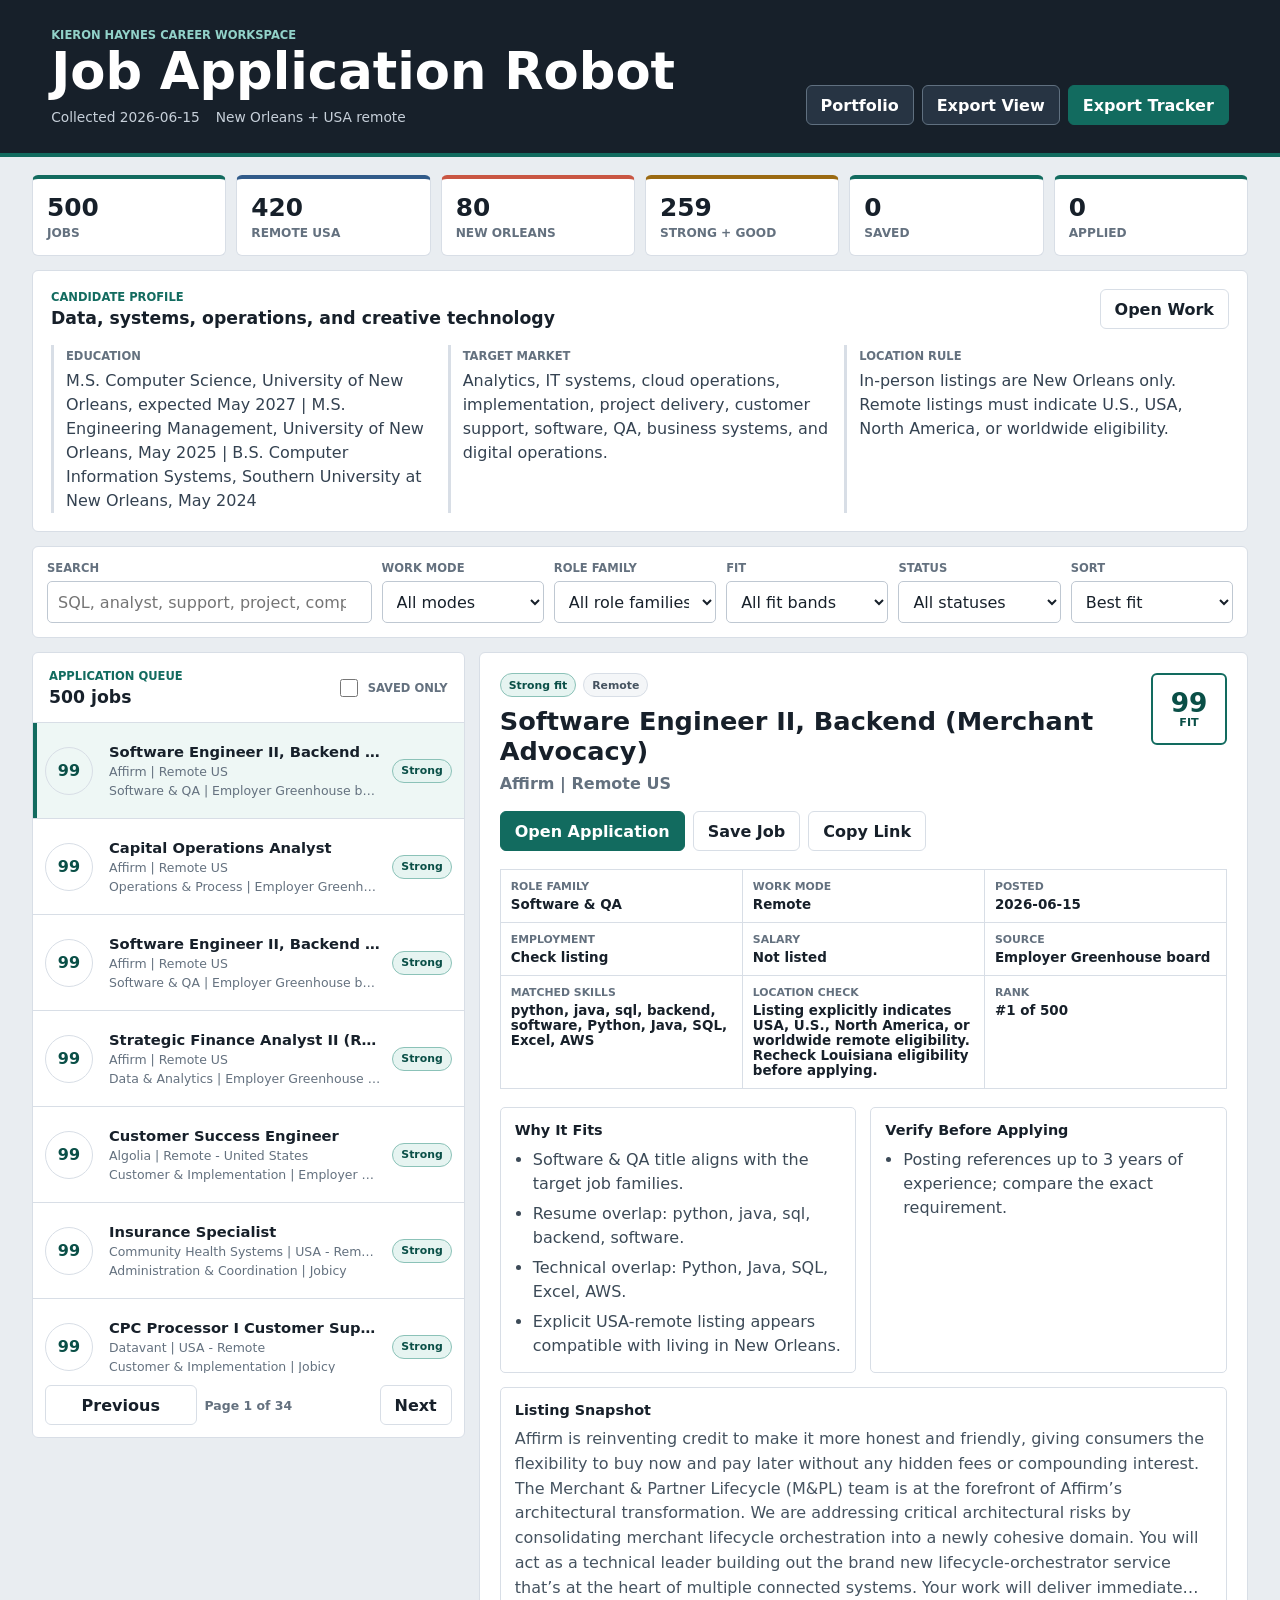
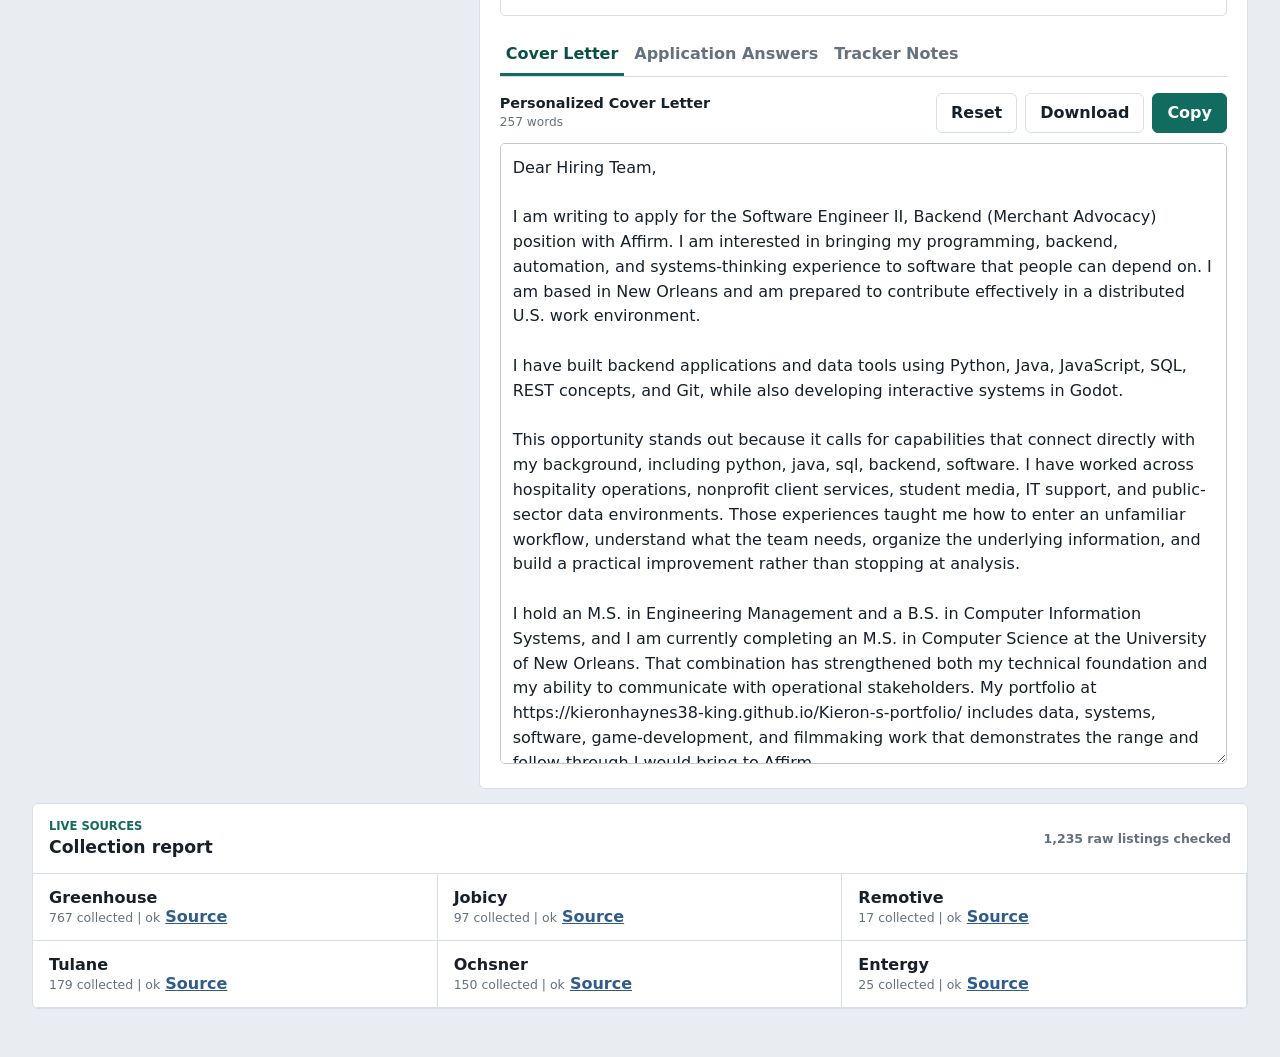
==== job-application-robot/index.html @ 8a77a61a "Build job application robot" ====
<!doctype html>
<html lang="en">
  <head>
    <meta charset="utf-8" />
    <meta name="viewport" content="width=device-width, initial-scale=1" />
    <meta name="description" content="A private-by-design job search CRM with 500 ranked remote and New Orleans opportunities." />
    <title>Job Application Robot</title>
    <link rel="stylesheet" href="./styles.css?v=20260615-2" />
  </head>
  <body>
    <header class="app-header">
      <div>
        <p class="eyebrow">Kieron Haynes Career Workspace</p>
        <h1>Job Application Robot</h1>
        <p class="header-meta">
          <span id="verificationDate">Current listings</span>
          <span>New Orleans + USA remote</span>
        </p>
      </div>
      <div class="header-actions">
        <a class="button secondary" href="../" aria-label="Open portfolio">Portfolio</a>
        <button id="exportFiltered" class="button secondary" type="button">Export View</button>
        <button id="exportTracker" class="button primary" type="button">Export Tracker</button>
      </div>
    </header>

    <main>
      <section id="stats" class="stats-grid" aria-label="Job totals"></section>

      <section class="profile-band" aria-labelledby="profileHeading">
        <div class="profile-heading">
          <div>
            <p class="eyebrow">Candidate Profile</p>
            <h2 id="profileHeading">Data, systems, operations, and creative technology</h2>
          </div>
          <a id="portfolioLink" class="button secondary" target="_blank" rel="noreferrer">Open Work</a>
        </div>
        <div class="profile-grid">
          <div>
            <span class="label">Education</span>
            <p id="educationSummary"></p>
          </div>
          <div>
            <span class="label">Target Market</span>
            <p>Analytics, IT systems, cloud operations, implementation, project delivery, customer support, software, QA, business systems, and digital operations.</p>
          </div>
          <div>
            <span class="label">Location Rule</span>
            <p>In-person listings are New Orleans only. Remote listings must indicate U.S., USA, North America, or worldwide eligibility.</p>
          </div>
        </div>
      </section>

      <section class="toolbar" aria-label="Job filters">
        <label class="search-field">
          <span>Search</span>
          <input id="searchInput" type="search" placeholder="SQL, analyst, support, project, company..." />
        </label>
        <label>
          <span>Work mode</span>
          <select id="modeFilter">
            <option value="all">All modes</option>
            <option value="Remote">Remote USA</option>
            <option value="New Orleans">New Orleans</option>
          </select>
        </label>
        <label>
          <span>Role family</span>
          <select id="familyFilter"></select>
        </label>
        <label>
          <span>Fit</span>
          <select id="fitFilter">
            <option value="all">All fit bands</option>
            <option value="Strong">Strong</option>
            <option value="Good">Good</option>
            <option value="Possible">Possible</option>
            <option value="Stretch">Stretch</option>
          </select>
        </label>
        <label>
          <span>Status</span>
          <select id="statusFilter"></select>
        </label>
        <label>
          <span>Sort</span>
          <select id="sortFilter">
            <option value="fit">Best fit</option>
            <option value="recent">Most recent</option>
            <option value="company">Company</option>
            <option value="title">Job title</option>
          </select>
        </label>
      </section>

      <section class="workspace">
        <div class="results-panel">
          <div class="panel-heading">
            <div>
              <p class="eyebrow">Application Queue</p>
              <h2 id="resultCount">500 jobs</h2>
            </div>
            <label class="toggle-line">
              <input id="savedOnly" type="checkbox" />
              <span>Saved only</span>
            </label>
          </div>
          <div id="jobResults" class="job-results"></div>
          <div class="pagination">
            <button id="previousPage" class="button secondary" type="button">Previous</button>
            <span id="pageLabel" class="page-label"></span>
            <button id="nextPage" class="button secondary" type="button">Next</button>
          </div>
        </div>

        <aside id="jobDetail" class="detail-panel" aria-live="polite">
          <p class="empty-state">Select a job to open its application packet.</p>
        </aside>
      </section>

      <section class="source-section" aria-labelledby="sourceHeading">
        <div class="panel-heading">
          <div>
            <p class="eyebrow">Live Sources</p>
            <h2 id="sourceHeading">Collection report</h2>
          </div>
          <span id="sourceTotal" class="page-label"></span>
        </div>
        <div id="sourceCards" class="source-grid"></div>
      </section>
    </main>

    <template id="detailTemplate">
      <div class="detail-header">
        <div>
          <div class="detail-kicker">
            <span data-field="fit"></span>
            <span data-field="mode"></span>
          </div>
          <h2 data-field="title"></h2>
          <p class="company-line" data-field="company"></p>
        </div>
        <div class="score-box">
          <strong data-field="score"></strong>
          <span>Fit</span>
        </div>
      </div>

      <div class="detail-actions">
        <a class="button primary" data-field="applyUrl" target="_blank" rel="noreferrer">Open Application</a>
        <button class="button secondary" data-action="save" type="button">Save Job</button>
        <button class="button secondary" data-action="copy-link" type="button">Copy Link</button>
      </div>

      <dl class="fact-grid"></dl>

      <div class="detail-columns">
        <section>
          <h3>Why It Fits</h3>
          <ul data-field="reasons"></ul>
        </section>
        <section>
          <h3>Verify Before Applying</h3>
          <ul data-field="gaps"></ul>
        </section>
      </div>

      <section class="description-block">
        <h3>Listing Snapshot</h3>
        <p data-field="description"></p>
      </section>

      <div class="tab-bar" role="tablist" aria-label="Application packet">
        <button class="tab-button active" data-tab="letter" type="button">Cover Letter</button>
        <button class="tab-button" data-tab="answers" type="button">Application Answers</button>
        <button class="tab-button" data-tab="notes" type="button">Tracker Notes</button>
      </div>

      <section class="tab-panel active" data-panel="letter">
        <div class="editor-heading">
          <div>
            <h3>Personalized Cover Letter</h3>
            <span data-field="wordCount"></span>
          </div>
          <div>
            <button class="button secondary" data-action="reset-letter" type="button">Reset</button>
            <button class="button secondary" data-action="download-letter" type="button">Download</button>
            <button class="button primary" data-action="copy-letter" type="button">Copy</button>
          </div>
        </div>
        <textarea data-field="coverLetter" rows="24"></textarea>
      </section>

      <section class="tab-panel" data-panel="answers">
        <div data-field="answers" class="answers-grid"></div>
      </section>

      <section class="tab-panel" data-panel="notes">
        <div class="tracker-grid">
          <label>
            <span>Application status</span>
            <select data-field="status"></select>
          </label>
          <label>
            <span>Follow-up date</span>
            <input data-field="followUp" type="date" />
          </label>
          <label class="wide">
            <span>Notes</span>
            <textarea data-field="notes" rows="8" placeholder="Contacts, application questions, interview details, and next steps."></textarea>
          </label>
        </div>
      </section>
    </template>

    <script src="./jobs-data.js?v=20260615-2"></script>
    <script src="./app.js?v=20260615-2"></script>
  </body>
</html>
---- job-application-robot/styles.css ----
:root {
  color-scheme: light;
  --ink: #17202a;
  --muted: #64717f;
  --line: #d8dee6;
  --surface: #ffffff;
  --surface-soft: #f4f6f8;
  --page: #e9edf1;
  --green: #126b5f;
  --green-dark: #0a4f47;
  --coral: #c95643;
  --gold: #9b6a12;
  --blue: #315b8a;
  --danger: #9b2c2c;
  font-family: Inter, ui-sans-serif, system-ui, -apple-system, BlinkMacSystemFont, "Segoe UI", sans-serif;
  font-synthesis: none;
}

* {
  box-sizing: border-box;
}

body {
  min-width: 320px;
  margin: 0;
  background: var(--page);
  color: var(--ink);
}

button,
input,
select,
textarea {
  font: inherit;
}

button,
a {
  -webkit-tap-highlight-color: transparent;
}

.app-header {
  display: flex;
  min-height: 142px;
  align-items: flex-end;
  justify-content: space-between;
  gap: 24px;
  padding: 28px clamp(18px, 4vw, 58px);
  border-bottom: 4px solid var(--green);
  background: #17202a;
  color: #fff;
}

.app-header h1,
.profile-band h2,
.panel-heading h2,
.detail-panel h2,
.detail-panel h3 {
  margin: 0;
  letter-spacing: 0;
}

.app-header h1 {
  margin-top: 4px;
  font-size: clamp(2rem, 4vw, 3.25rem);
  line-height: 1;
}

.eyebrow {
  margin: 0;
  color: var(--green);
  font-size: 0.72rem;
  font-weight: 800;
  letter-spacing: 0;
  text-transform: uppercase;
}

.app-header .eyebrow {
  color: #92d2c9;
}

.header-meta {
  display: flex;
  flex-wrap: wrap;
  gap: 8px 16px;
  margin: 12px 0 0;
  color: #c7d0da;
  font-size: 0.86rem;
}

.header-actions,
.detail-actions,
.editor-heading > div:last-child {
  display: flex;
  flex-wrap: wrap;
  gap: 8px;
}

.button {
  display: inline-flex;
  min-height: 40px;
  align-items: center;
  justify-content: center;
  border: 1px solid var(--line);
  border-radius: 6px;
  padding: 0 14px;
  background: var(--surface);
  color: var(--ink);
  cursor: pointer;
  font-weight: 750;
  text-decoration: none;
}

.button:hover {
  border-color: var(--green);
}

.button.primary {
  border-color: var(--green);
  background: var(--green);
  color: #fff;
}

.button.primary:hover {
  background: var(--green-dark);
}

.app-header .button.secondary {
  border-color: #607080;
  background: #273443;
  color: #fff;
}

main {
  width: min(1800px, 100%);
  margin: 0 auto;
  padding: 18px clamp(12px, 2.5vw, 38px) 48px;
}

.stats-grid {
  display: grid;
  grid-template-columns: repeat(6, minmax(110px, 1fr));
  gap: 10px;
}

.stat-card {
  min-width: 0;
  border: 1px solid var(--line);
  border-top: 4px solid var(--green);
  border-radius: 6px;
  background: var(--surface);
  padding: 14px;
}

.stat-card:nth-child(2) {
  border-top-color: var(--blue);
}

.stat-card:nth-child(3) {
  border-top-color: var(--coral);
}

.stat-card:nth-child(4) {
  border-top-color: var(--gold);
}

.stat-card strong {
  display: block;
  font-size: 1.55rem;
}

.stat-card span {
  color: var(--muted);
  font-size: 0.76rem;
  font-weight: 700;
  text-transform: uppercase;
}

.profile-band,
.toolbar,
.results-panel,
.detail-panel,
.source-section {
  border: 1px solid var(--line);
  border-radius: 6px;
  background: var(--surface);
}

.profile-band {
  margin-top: 14px;
  padding: 18px;
}

.profile-heading,
.panel-heading,
.editor-heading {
  display: flex;
  align-items: center;
  justify-content: space-between;
  gap: 16px;
}

.profile-heading h2,
.panel-heading h2 {
  margin-top: 4px;
  font-size: 1.08rem;
}

.profile-grid {
  display: grid;
  grid-template-columns: repeat(3, minmax(0, 1fr));
  gap: 12px;
  margin-top: 16px;
}

.profile-grid > div {
  min-width: 0;
  border-left: 3px solid var(--line);
  padding-left: 12px;
}

.profile-grid p {
  margin: 5px 0 0;
  color: #344251;
  line-height: 1.5;
}

.label,
label > span {
  color: var(--muted);
  font-size: 0.72rem;
  font-weight: 800;
  text-transform: uppercase;
}

.toolbar {
  display: grid;
  grid-template-columns: minmax(220px, 2fr) repeat(5, minmax(130px, 1fr));
  gap: 10px;
  margin-top: 14px;
  padding: 14px;
}

label {
  display: grid;
  min-width: 0;
  gap: 6px;
}

input,
select,
textarea {
  width: 100%;
  min-width: 0;
  border: 1px solid #bfc8d2;
  border-radius: 5px;
  background: #fff;
  color: var(--ink);
}

input,
select {
  min-height: 42px;
  padding: 0 10px;
}

textarea {
  padding: 12px;
  line-height: 1.55;
  resize: vertical;
}

input:focus,
select:focus,
textarea:focus,
button:focus-visible,
a:focus-visible {
  outline: 3px solid rgba(49, 91, 138, 0.22);
  outline-offset: 1px;
  border-color: var(--blue);
}

.workspace {
  display: grid;
  grid-template-columns: minmax(340px, 0.72fr) minmax(0, 1.28fr);
  align-items: start;
  gap: 14px;
  margin-top: 14px;
}

.results-panel,
.detail-panel {
  min-width: 0;
}

.results-panel {
  position: sticky;
  top: 10px;
  overflow: hidden;
}

.panel-heading {
  min-height: 70px;
  padding: 14px 16px;
  border-bottom: 1px solid var(--line);
}

.toggle-line {
  display: flex;
  align-items: center;
  gap: 7px;
}

.toggle-line input {
  width: 18px;
  min-height: 18px;
}

.job-results {
  display: grid;
  max-height: calc(100vh - 250px);
  overflow-y: auto;
}

.job-result {
  display: grid;
  grid-template-columns: 52px minmax(0, 1fr) auto;
  gap: 12px;
  width: 100%;
  min-height: 96px;
  align-items: center;
  border: 0;
  border-bottom: 1px solid var(--line);
  background: #fff;
  padding: 12px;
  color: var(--ink);
  cursor: pointer;
  text-align: left;
}

.job-result:hover {
  background: #f3f8f7;
}

.job-result.selected {
  box-shadow: inset 4px 0 0 var(--green);
  background: #eef7f5;
}

.result-score {
  display: grid;
  width: 48px;
  height: 48px;
  place-items: center;
  border: 1px solid var(--line);
  border-radius: 50%;
  color: var(--green-dark);
  font-weight: 850;
}

.result-copy {
  display: grid;
  min-width: 0;
  gap: 4px;
}

.result-copy strong {
  overflow: hidden;
  font-size: 0.92rem;
  text-overflow: ellipsis;
  white-space: nowrap;
}

.result-copy span {
  overflow: hidden;
  color: var(--muted);
  font-size: 0.78rem;
  text-overflow: ellipsis;
  white-space: nowrap;
}

.result-flags {
  display: grid;
  justify-items: end;
  gap: 5px;
}

.pill {
  display: inline-flex;
  min-height: 24px;
  align-items: center;
  border: 1px solid var(--line);
  border-radius: 999px;
  padding: 0 8px;
  background: #f4f6f8;
  color: #455360;
  font-size: 0.68rem;
  font-weight: 800;
  white-space: nowrap;
}

.pill.strong {
  border-color: #8bc2b8;
  background: #e6f4f1;
  color: var(--green-dark);
}

.pill.good {
  border-color: #9bb7d4;
  background: #eaf1f8;
  color: #284f79;
}

.pill.possible {
  border-color: #d5bb83;
  background: #fbf4e5;
  color: #76500e;
}

.pill.stretch {
  border-color: #dda79e;
  background: #fbecea;
  color: #8a3224;
}

.pagination {
  display: grid;
  grid-template-columns: 1fr auto 1fr;
  align-items: center;
  gap: 8px;
  padding: 12px;
}

.pagination .button:last-child {
  justify-self: end;
}

.page-label {
  color: var(--muted);
  font-size: 0.78rem;
  font-weight: 750;
}

.detail-panel {
  padding: 20px;
}

.detail-header {
  display: grid;
  grid-template-columns: minmax(0, 1fr) 76px;
  gap: 18px;
}

.detail-kicker {
  display: flex;
  flex-wrap: wrap;
  gap: 7px;
  margin-bottom: 10px;
}

.detail-panel h2 {
  max-width: 900px;
  font-size: clamp(1.35rem, 2vw, 2rem);
  line-height: 1.15;
}

.company-line {
  margin: 8px 0 0;
  color: var(--muted);
  font-weight: 650;
}

.score-box {
  display: grid;
  height: 72px;
  place-items: center;
  border: 2px solid var(--green);
  border-radius: 6px;
  color: var(--green-dark);
}

.score-box strong {
  align-self: end;
  font-size: 1.65rem;
  line-height: 1;
}

.score-box span {
  align-self: start;
  font-size: 0.7rem;
  font-weight: 800;
  text-transform: uppercase;
}

.detail-actions {
  margin-top: 18px;
}

.fact-grid {
  display: grid;
  grid-template-columns: repeat(3, minmax(0, 1fr));
  margin: 18px 0 0;
  border-top: 1px solid var(--line);
  border-left: 1px solid var(--line);
}

.fact-grid div {
  min-width: 0;
  border-right: 1px solid var(--line);
  border-bottom: 1px solid var(--line);
  padding: 10px;
}

.fact-grid dt {
  color: var(--muted);
  font-size: 0.68rem;
  font-weight: 800;
  text-transform: uppercase;
}

.fact-grid dd {
  margin: 4px 0 0;
  overflow-wrap: anywhere;
  font-size: 0.84rem;
  font-weight: 650;
}

.detail-columns {
  display: grid;
  grid-template-columns: repeat(2, minmax(0, 1fr));
  gap: 14px;
  margin-top: 18px;
}

.detail-columns section,
.description-block {
  border: 1px solid var(--line);
  border-radius: 5px;
  padding: 14px;
}

.detail-panel h3 {
  font-size: 0.9rem;
}

.detail-columns ul {
  margin: 10px 0 0;
  padding-left: 18px;
  color: #3c4a57;
  line-height: 1.5;
}

.detail-columns li + li {
  margin-top: 6px;
}

.description-block {
  margin-top: 14px;
}

.description-block p {
  display: -webkit-box;
  margin: 9px 0 0;
  overflow: hidden;
  color: #455360;
  line-height: 1.55;
  -webkit-box-orient: vertical;
  -webkit-line-clamp: 7;
}

.tab-bar {
  display: flex;
  gap: 4px;
  margin-top: 18px;
  border-bottom: 1px solid var(--line);
}

.tab-button {
  min-height: 42px;
  border: 0;
  border-bottom: 3px solid transparent;
  background: transparent;
  color: var(--muted);
  cursor: pointer;
  font-weight: 800;
}

.tab-button.active {
  border-bottom-color: var(--green);
  color: var(--green-dark);
}

.tab-panel {
  display: none;
  padding-top: 16px;
}

.tab-panel.active {
  display: block;
}

.editor-heading {
  margin-bottom: 10px;
}

.editor-heading span {
  color: var(--muted);
  font-size: 0.76rem;
}

.answers-grid {
  display: grid;
  gap: 10px;
}

.answer-card {
  border-left: 4px solid var(--blue);
  background: var(--surface-soft);
  padding: 12px;
}

.answer-card strong {
  display: block;
  margin-bottom: 6px;
  font-size: 0.82rem;
}

.answer-card p {
  margin: 0;
  color: #3f4c59;
  line-height: 1.5;
}

.tracker-grid {
  display: grid;
  grid-template-columns: repeat(2, minmax(0, 1fr));
  gap: 12px;
}

.tracker-grid .wide {
  grid-column: 1 / -1;
}

.source-section {
  margin-top: 14px;
  overflow: hidden;
}

.source-grid {
  display: grid;
  grid-template-columns: repeat(3, minmax(0, 1fr));
}

.source-card {
  min-width: 0;
  border-right: 1px solid var(--line);
  border-bottom: 1px solid var(--line);
  padding: 14px 16px;
}

.source-card strong {
  display: block;
}

.source-card span {
  color: var(--muted);
  font-size: 0.78rem;
}

.source-card a {
  color: var(--blue);
  font-weight: 700;
}

.empty-state {
  margin: 0;
  padding: 28px;
  color: var(--muted);
  text-align: center;
}

@media (max-width: 1180px) {
  .stats-grid {
    grid-template-columns: repeat(3, minmax(0, 1fr));
  }

  .toolbar {
    grid-template-columns: repeat(3, minmax(0, 1fr));
  }

  .search-field {
    grid-column: span 2;
  }

  .workspace {
    grid-template-columns: minmax(300px, 0.78fr) minmax(0, 1.22fr);
  }

  .fact-grid {
    grid-template-columns: repeat(2, minmax(0, 1fr));
  }
}

@media (max-width: 820px) {
  .app-header,
  .profile-heading,
  .editor-heading {
    align-items: stretch;
    flex-direction: column;
  }

  .header-actions .button {
    flex: 1 1 140px;
  }

  .profile-grid,
  .detail-columns,
  .source-grid {
    grid-template-columns: 1fr;
  }

  .toolbar {
    grid-template-columns: repeat(2, minmax(0, 1fr));
  }

  .search-field {
    grid-column: 1 / -1;
  }

  .workspace {
    grid-template-columns: 1fr;
  }

  .results-panel {
    position: static;
  }

  .job-results {
    max-height: 620px;
  }
}

@media (max-width: 560px) {
  .app-header {
    min-height: 0;
    padding: 22px 16px;
  }

  .app-header h1 {
    font-size: 2rem;
  }

  main {
    padding: 12px 8px 36px;
  }

  .stats-grid {
    grid-template-columns: repeat(2, minmax(0, 1fr));
  }

  .toolbar {
    grid-template-columns: 1fr;
  }

  .search-field {
    grid-column: auto;
  }

  .detail-panel {
    padding: 14px 10px;
  }

  .detail-header {
    grid-template-columns: minmax(0, 1fr) 64px;
  }

  .score-box {
    height: 64px;
  }

  .fact-grid,
  .tracker-grid {
    grid-template-columns: 1fr;
  }

  .tracker-grid .wide {
    grid-column: auto;
  }

  .detail-actions .button,
  .editor-heading .button {
    flex: 1 1 110px;
  }

  .tab-bar {
    overflow-x: auto;
  }

  .tab-button {
    flex: 0 0 auto;
  }

  .job-result {
    grid-template-columns: 44px minmax(0, 1fr);
  }

  .result-copy strong {
    overflow: visible;
    text-overflow: clip;
    white-space: normal;
  }

  .result-score {
    width: 42px;
    height: 42px;
  }

  .result-flags {
    display: flex;
    grid-column: 2;
    justify-items: start;
  }
}
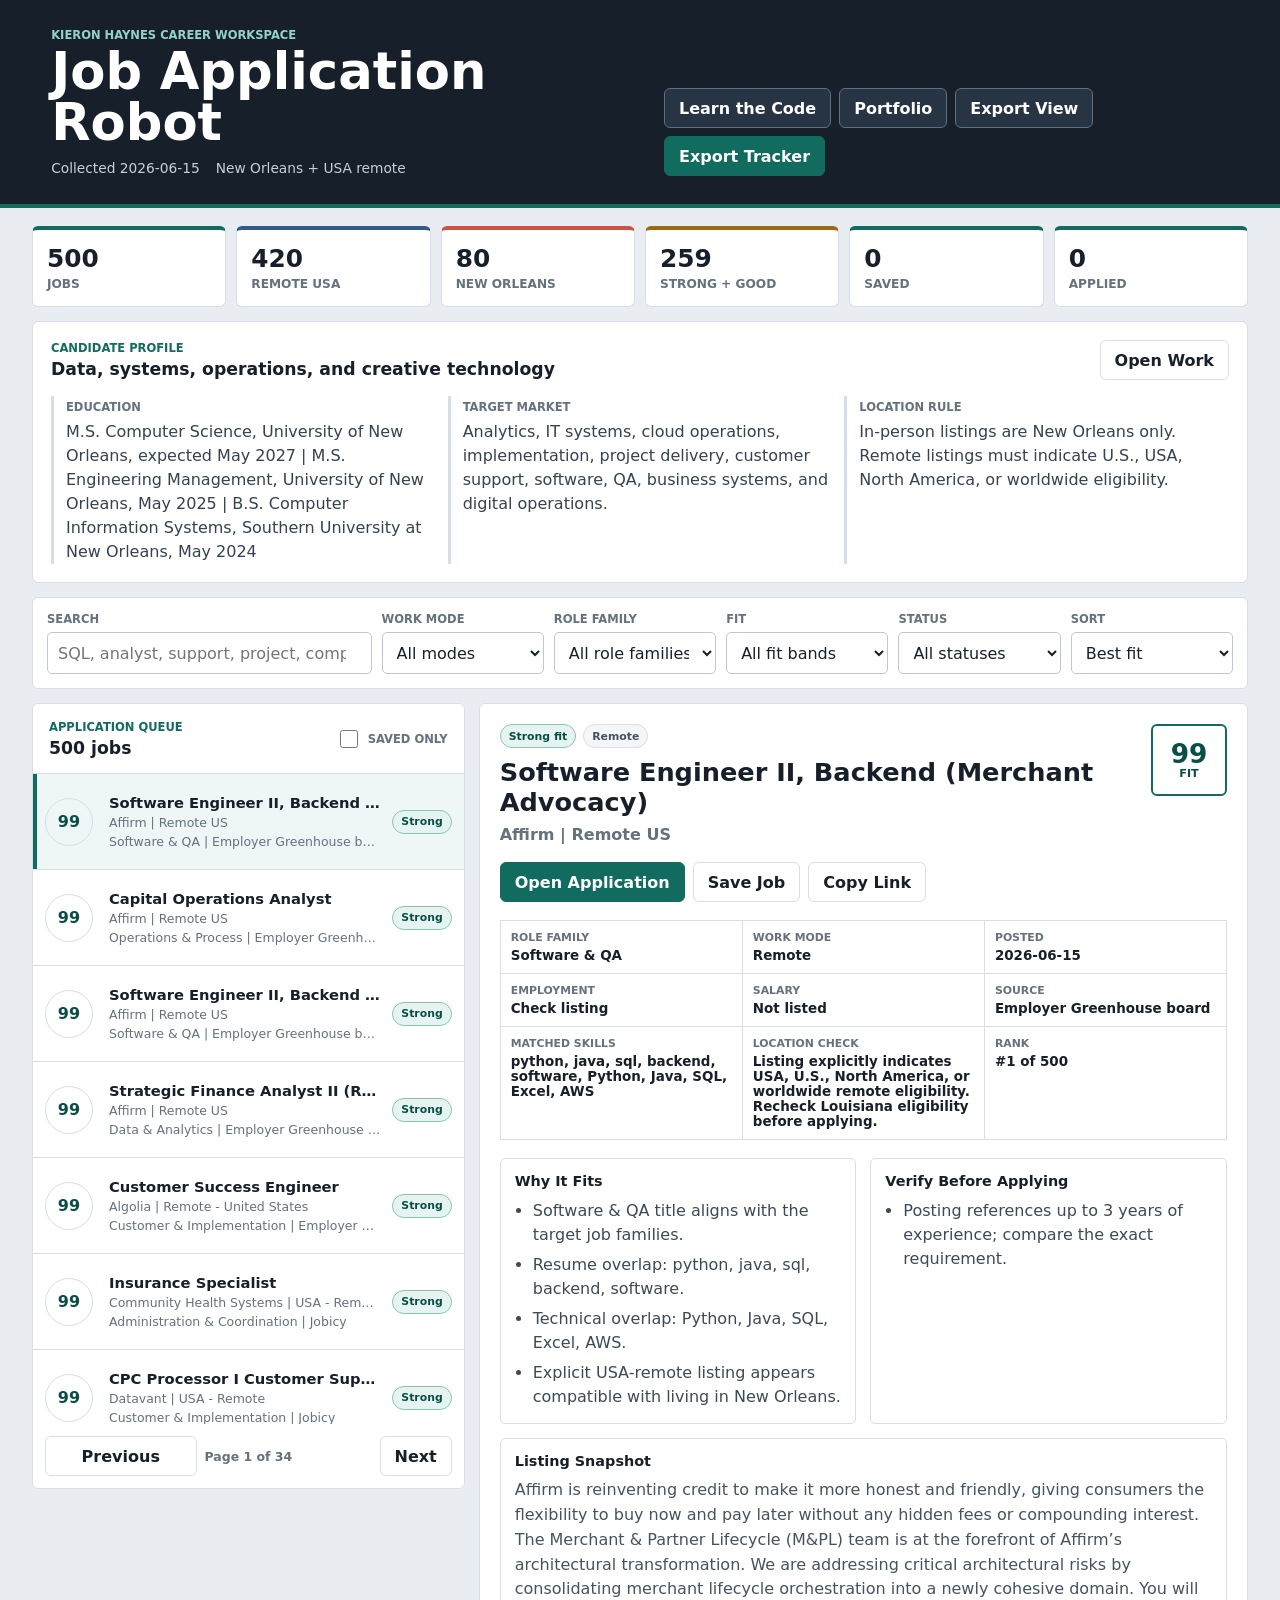
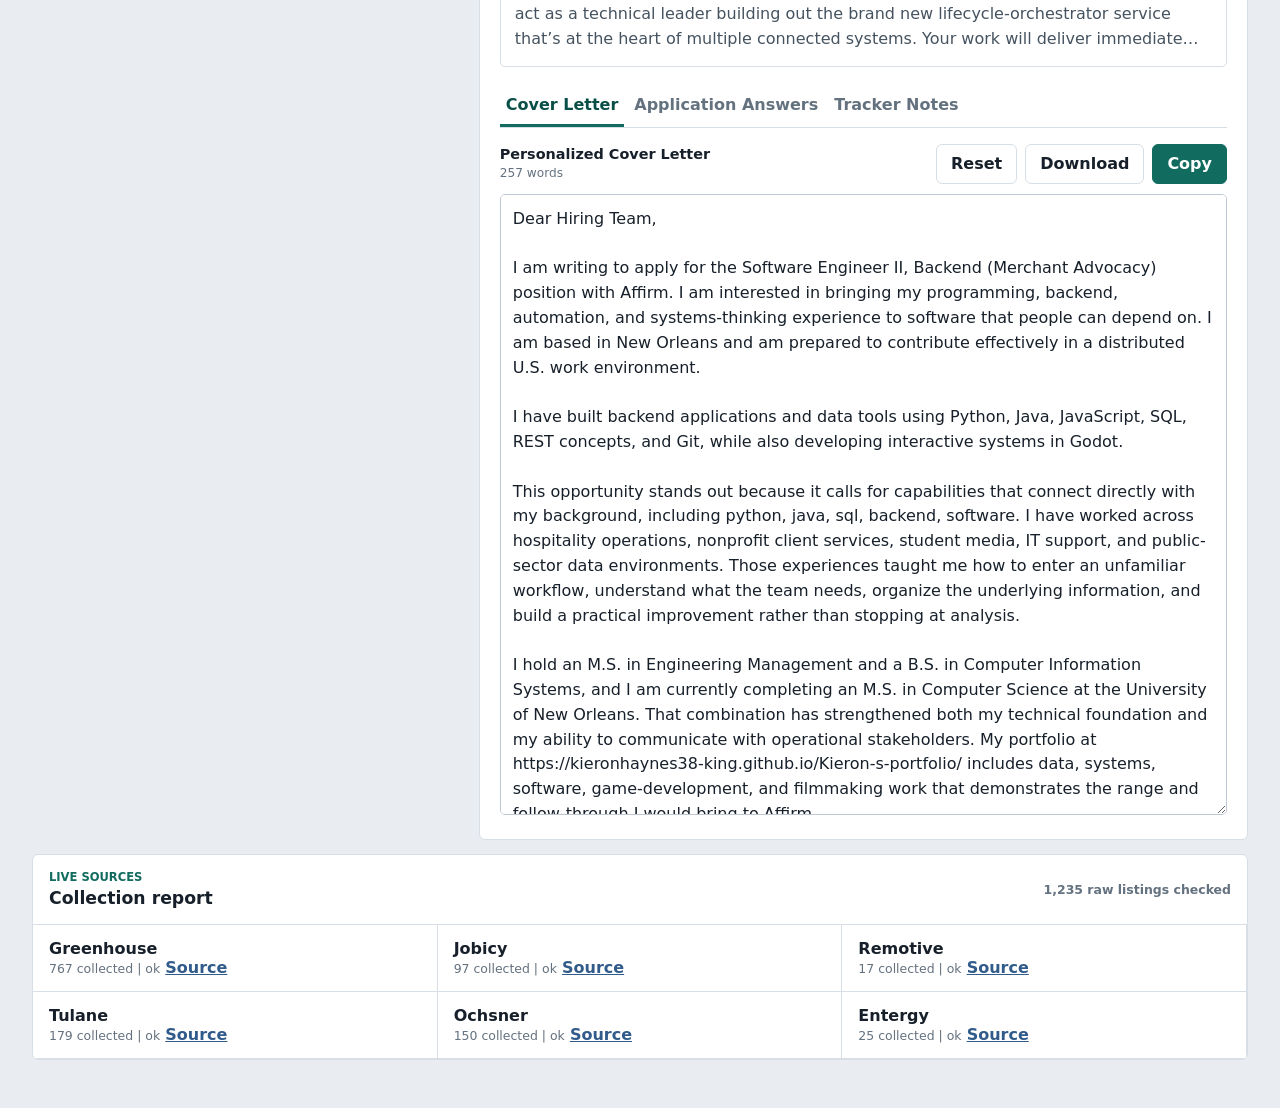
==== commit 32fee0f3: "Add beginner job robot coding guide" ====
--- a/job-application-robot/index.html
+++ b/job-application-robot/index.html
@@ -18,6 +18,7 @@
         </p>
       </div>
       <div class="header-actions">
+        <a class="button secondary" href="./learning-guide.html">Learn the Code</a>
         <a class="button secondary" href="../" aria-label="Open portfolio">Portfolio</a>
         <button id="exportFiltered" class="button secondary" type="button">Export View</button>
         <button id="exportTracker" class="button primary" type="button">Export Tracker</button>
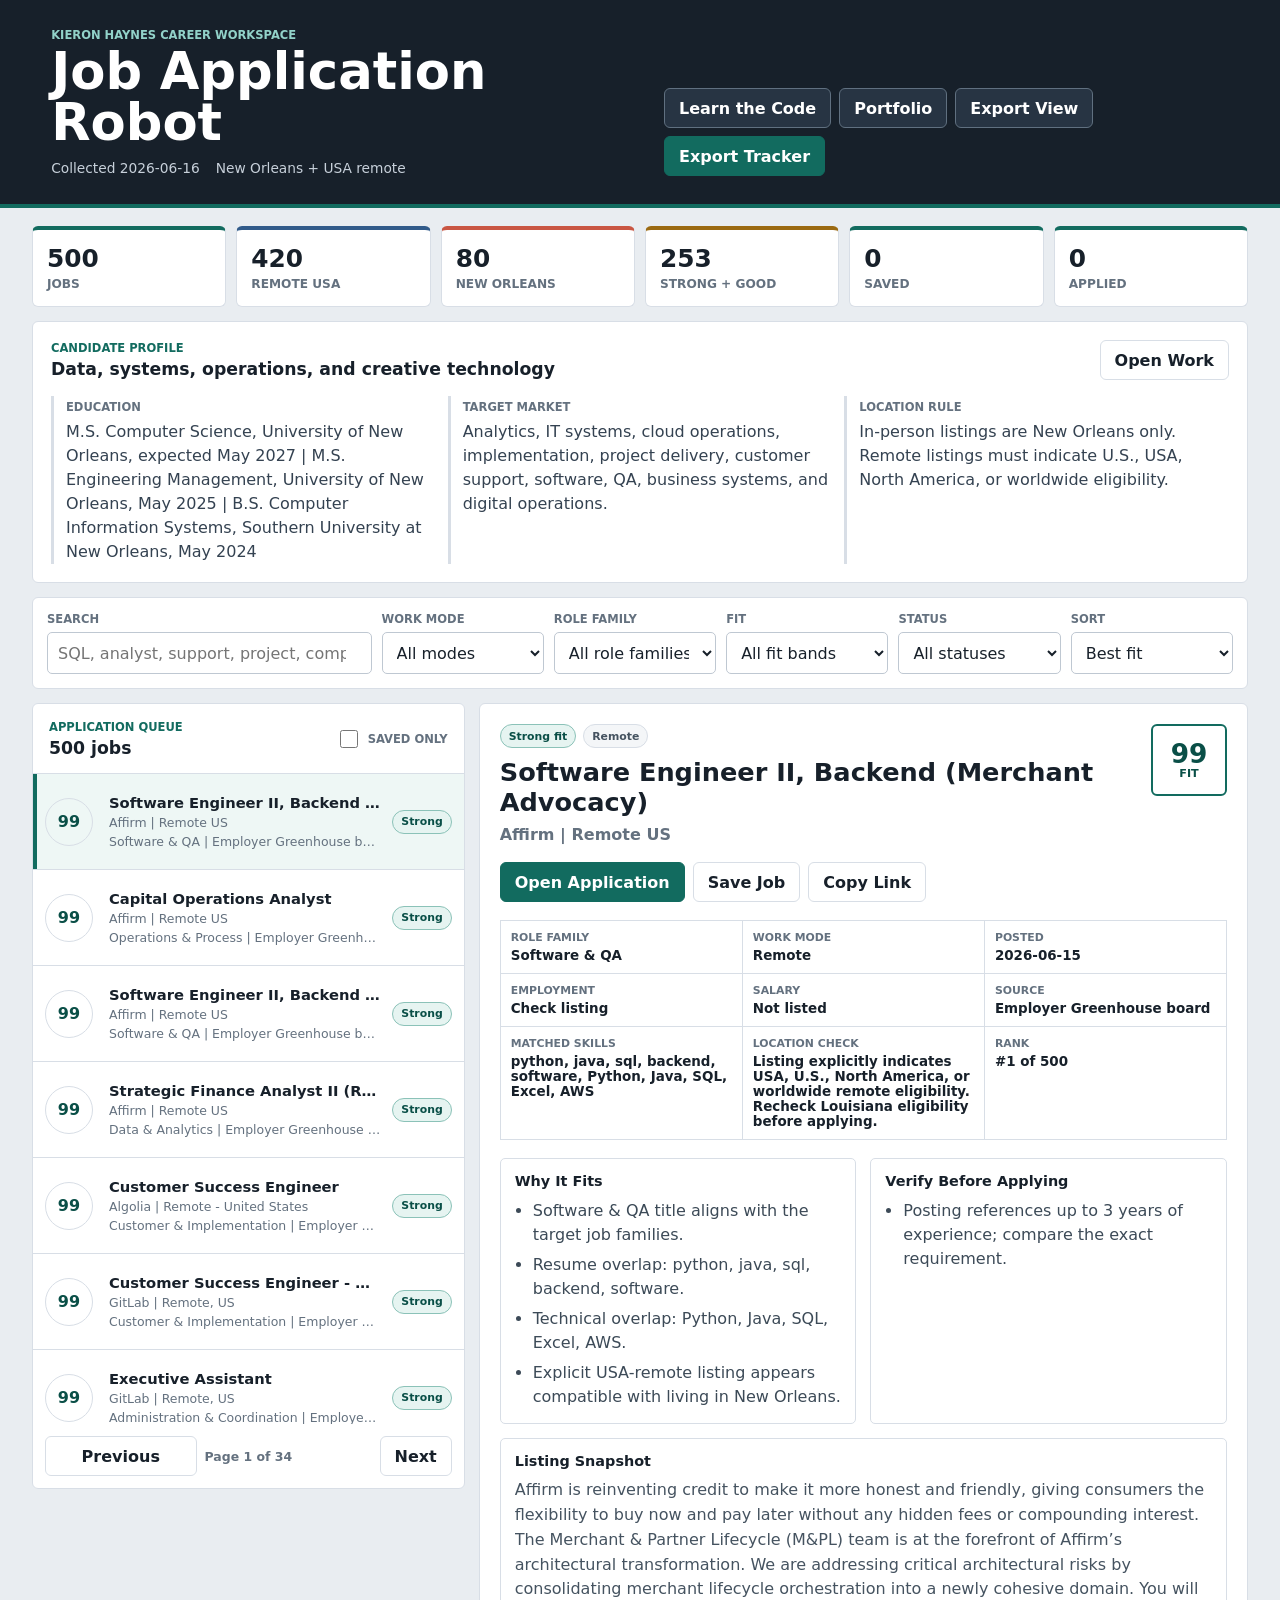
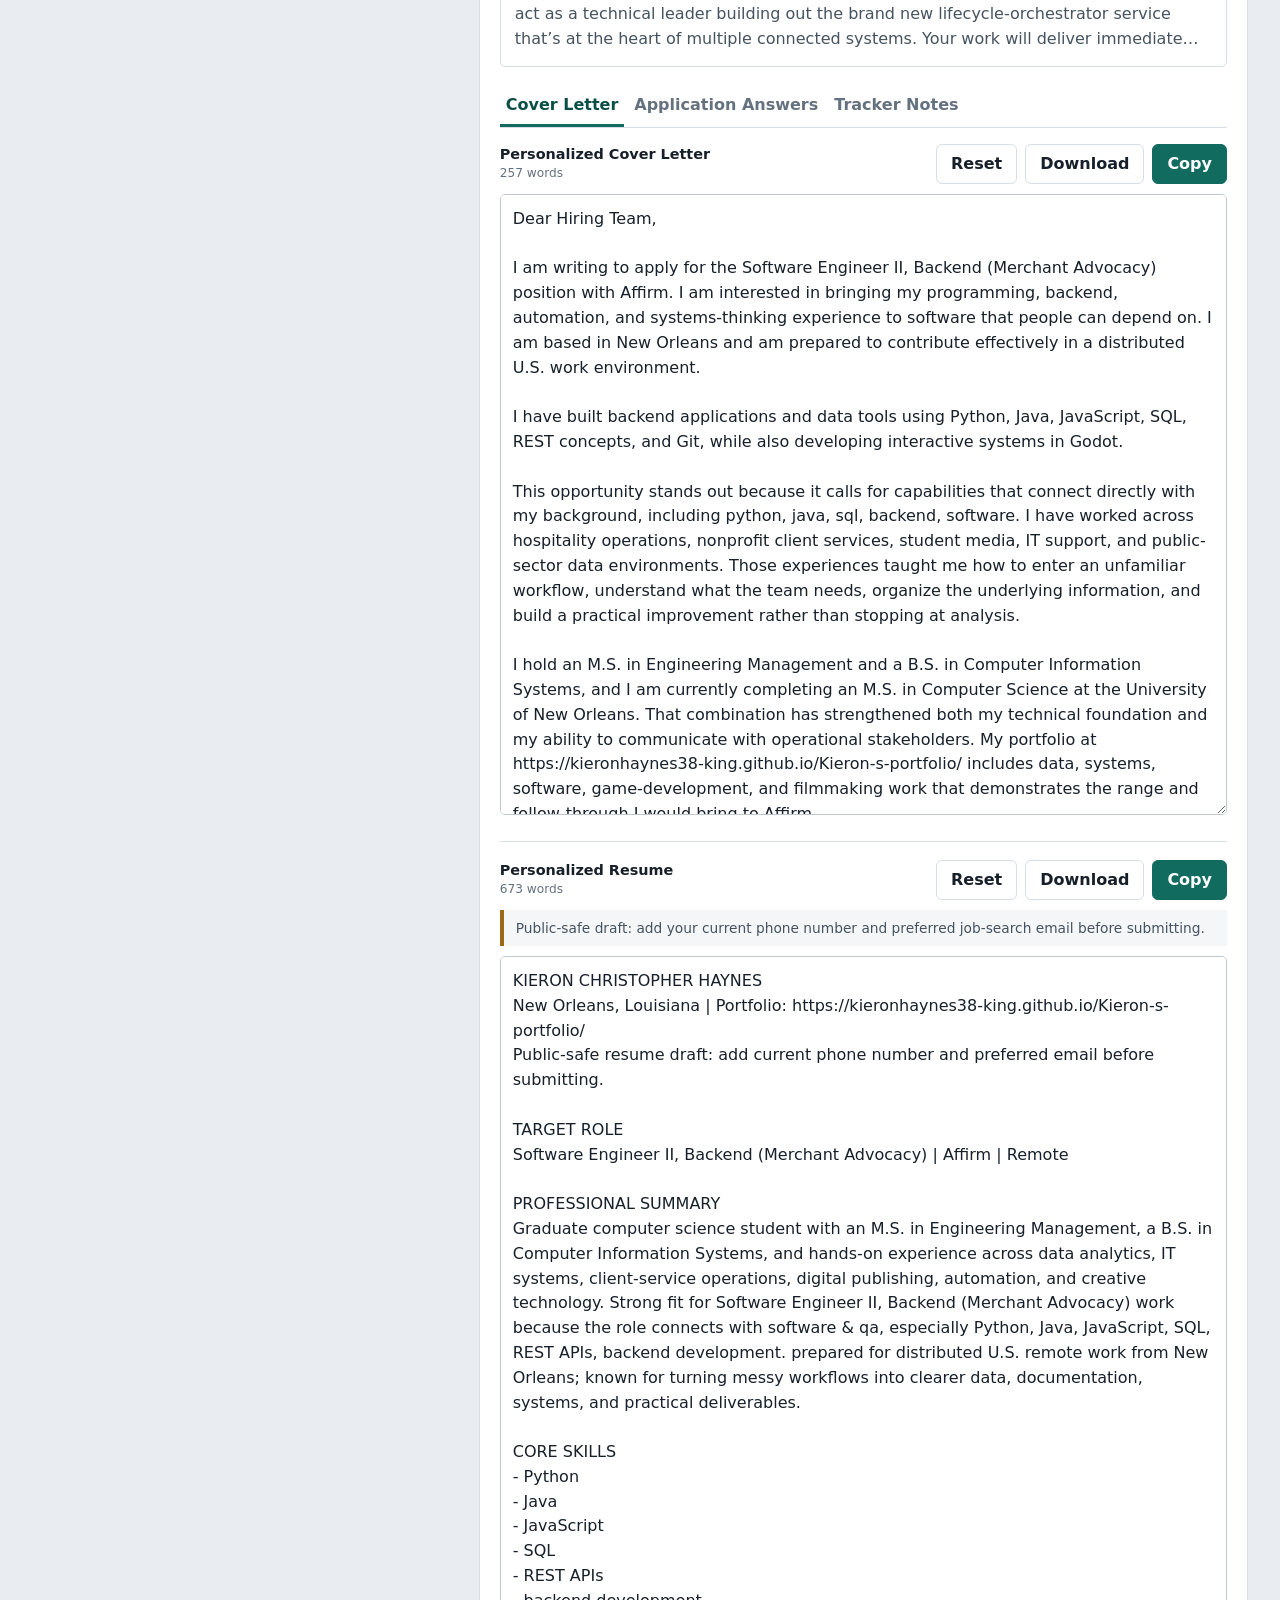
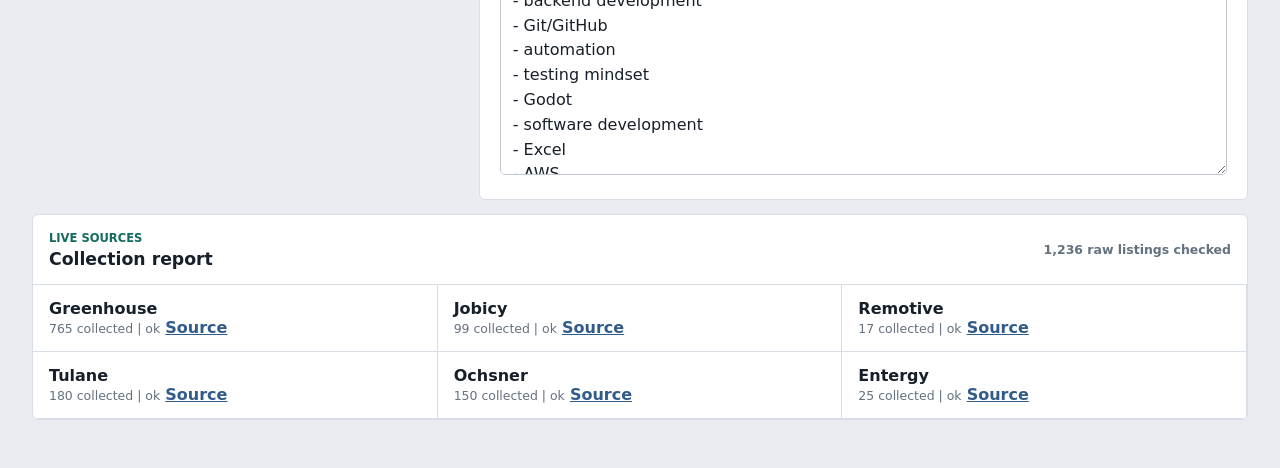
==== commit fccc9be0: "Add tailored resumes to job robot" ====
--- a/job-application-robot/index.html
+++ b/job-application-robot/index.html
@@ -5,7 +5,7 @@
     <meta name="viewport" content="width=device-width, initial-scale=1" />
     <meta name="description" content="A private-by-design job search CRM with 500 ranked remote and New Orleans opportunities." />
     <title>Job Application Robot</title>
-    <link rel="stylesheet" href="./styles.css?v=20260615-2" />
+    <link rel="stylesheet" href="./styles.css?v=20260616-1" />
   </head>
   <body>
     <header class="app-header">
@@ -190,6 +190,22 @@
           </div>
         </div>
         <textarea data-field="coverLetter" rows="24"></textarea>
+
+        <div class="resume-editor">
+          <div class="editor-heading">
+            <div>
+              <h3>Personalized Resume</h3>
+              <span data-field="resumeWordCount"></span>
+            </div>
+            <div>
+              <button class="button secondary" data-action="reset-resume" type="button">Reset</button>
+              <button class="button secondary" data-action="download-resume" type="button">Download</button>
+              <button class="button primary" data-action="copy-resume" type="button">Copy</button>
+            </div>
+          </div>
+          <p class="resume-note">Public-safe draft: add your current phone number and preferred job-search email before submitting.</p>
+          <textarea data-field="tailoredResume" rows="32"></textarea>
+        </div>
       </section>
 
       <section class="tab-panel" data-panel="answers">
@@ -214,7 +230,7 @@
       </section>
     </template>
 
-    <script src="./jobs-data.js?v=20260615-2"></script>
-    <script src="./app.js?v=20260615-2"></script>
+    <script src="./jobs-data.js?v=20260616-1"></script>
+    <script src="./app.js?v=20260616-1"></script>
   </body>
 </html>
--- a/job-application-robot/styles.css
+++ b/job-application-robot/styles.css
@@ -608,6 +608,21 @@
   font-size: 0.76rem;
 }
 
+.resume-editor {
+  margin-top: 22px;
+  padding-top: 18px;
+  border-top: 1px solid var(--line);
+}
+
+.resume-note {
+  margin: 8px 0 10px;
+  border-left: 4px solid var(--gold);
+  background: var(--surface-soft);
+  color: #455360;
+  padding: 10px 12px;
+  font-size: 0.86rem;
+}
+
 .answers-grid {
   display: grid;
   gap: 10px;
